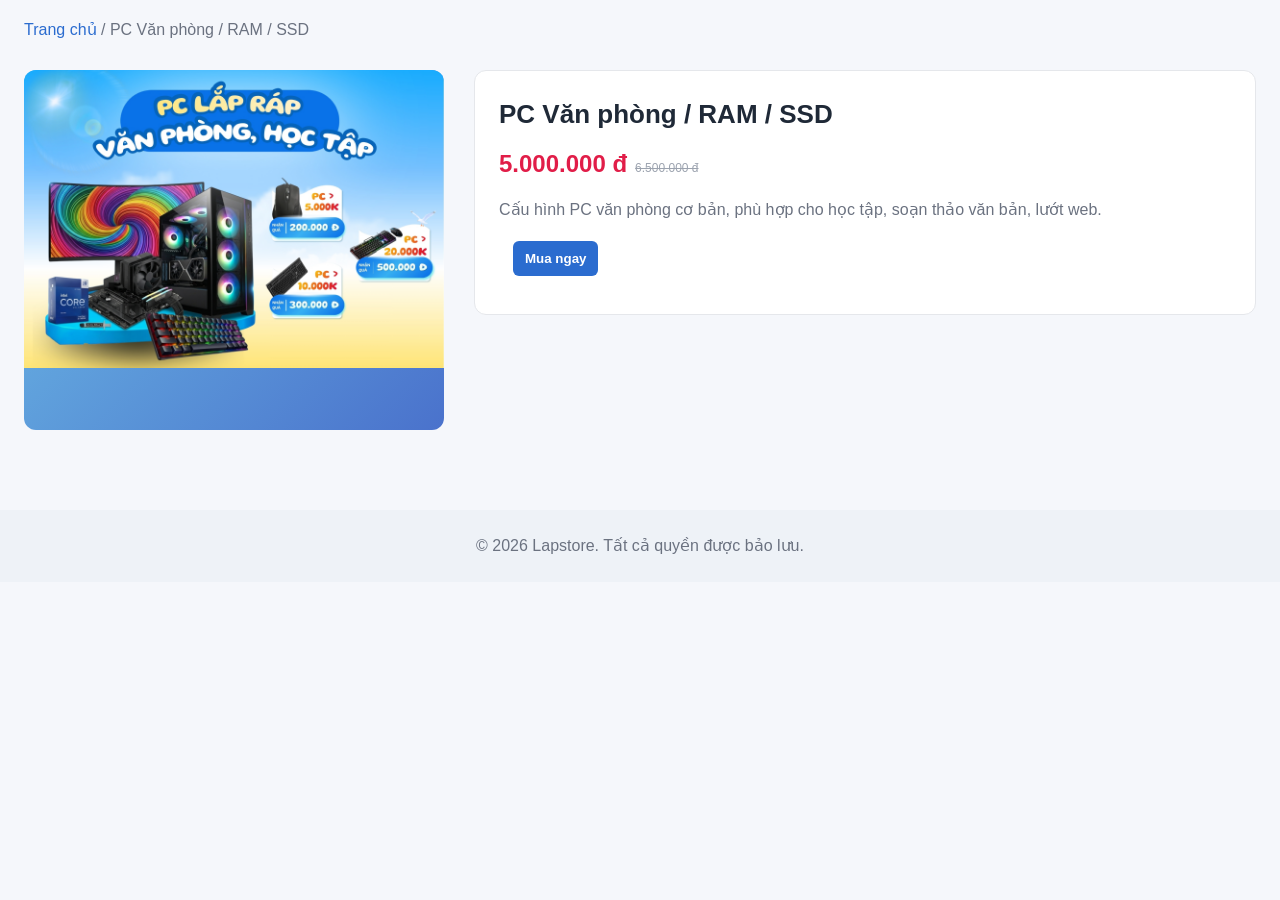
==== public/product.html @ 53a371c7 "rebuild" ====
<!DOCTYPE html>
<html lang="vi">
  <head>
    <meta charset="UTF-8" />
    <meta name="viewport" content="width=device-width, initial-scale=1.0" />
    <title>Chi tiết sản phẩm</title>
    <link rel="stylesheet" href="assets/css/style.css" />
  </head>
  <body>
    <div id="site-header"></div>

    <main>
      <div class="breadcrumb">
        <a href="index.html">Trang chủ</a> / <span id="breadcrumb-name">Sản phẩm</span>
      </div>
      <section id="product-detail" class="product-detail-section"></section>
    </main>

    <footer class="footer">
      <p>© 2026 Lapstore. Tất cả quyền được bảo lưu.</p>
    </footer>

    <script src="assets/js/app.js"></script>
  </body>
</html>
---- public/assets/css/style.css ----
:root {
  --primary: #2b6ccf;
  --primary-dark: #0d4bc3;
  --accent: #ffd200;
  --text: #1f2937;
  --muted: #6b7280;
  --bg: #f5f7fb;
  --card: #ffffff;
}

* {
  box-sizing: border-box;
  margin: 0;
  padding: 0;
}

body {
  font-family: Arial, Helvetica, sans-serif;
  background: var(--bg);
  color: var(--text);
  line-height: 1.5;
}

a {
  color: inherit;
  text-decoration: none;
}

img {
  display: block;
  width: 100%;
  height: auto;
}

.navbar {
  background: #04539a;
  display: flex;
  align-items: center;
  justify-content: space-between;
  gap: 16px;
  padding: 12px 24px;
  flex-wrap: wrap;
}

.secondary-nav {
  background: #003f78;
}

.category-toggle {
  border: 0;
  border-radius: 8px;
  background: var(--accent);
  color: #111827;
  padding: 0 20px;
  height: 48px;
  font-weight: 700;
  cursor: pointer;
}

.menu-icon {
  display: inline-flex;
  font-size: 16px;
  margin-right: 6px;
}

.navbar-links {
  display: flex;
  flex-wrap: wrap;
  gap: 16px;
}

.navbar-links a {
  color: #fff;
  font-size: 14px;
  font-weight: 600;
}

.navbar-links a:hover {
  color: var(--accent);
}

main {
  max-width: 1280px;
  margin: 0 auto;
  padding: 0 24px 48px;
}

.banner-section {
  display: grid;
  grid-template-columns: 1fr 1fr;
  gap: 16px;
  padding: 20px 0 10px;
}

.banner img {
  border-radius: 12px;
  box-shadow: 0 10px 24px rgba(0, 0, 0, 0.12);
}

.segment-section {
  padding: 12px 0 24px;
}

.segment-banners {
  display: grid;
  grid-template-columns: repeat(3, minmax(0, 1fr));
  gap: 18px;
}

.segment-banner-link img {
  border-radius: 10px;
  transition: transform 0.2s ease;
}

.segment-banner-link:hover img {
  transform: scale(1.03);
}

.product-section {
  padding: 20px 0 8px;
}

.section-header {
  display: flex;
  align-items: center;
  justify-content: space-between;
  gap: 12px;
  margin-bottom: 16px;
}

.section-header h2 {
  font-size: 22px;
  color: #111827;
}

.section-header a {
  color: var(--primary);
  font-size: 14px;
  font-weight: 600;
}

.product-grid {
  display: grid;
  grid-template-columns: repeat(4, minmax(0, 1fr));
  gap: 20px;
}

.product-card {
  background: var(--card);
  border: 1px solid #e5e7eb;
  border-radius: 10px;
  overflow: hidden;
  display: flex;
  flex-direction: column;
}

.product-card-link {
  display: block;
}

.product-img {
  background: linear-gradient(135deg, #6fc3e8, #4a72cc);
  height: 180px;
}

.product-info {
  padding: 14px;
}

.product-info h3 {
  font-size: 15px;
  min-height: 44px;
  margin-bottom: 8px;
}

.product-price {
  font-size: 16px;
  font-weight: 700;
  color: #e11d48;
}

.product-price-old {
  display: inline-block;
  margin-left: 8px;
  color: #9ca3af;
  text-decoration: line-through;
  font-weight: 400;
  font-size: 12px;
}

.buy-btn {
  margin: 0 14px 14px;
  border: 0;
  border-radius: 6px;
  background: var(--primary);
  color: #fff;
  padding: 10px 12px;
  cursor: pointer;
  font-weight: 600;
}

.buy-btn:hover {
  background: var(--primary-dark);
}

.breadcrumb {
  padding: 18px 0 8px;
  color: var(--muted);
}

.breadcrumb a {
  color: var(--primary);
}

.product-detail-section {
  display: flex;
  gap: 30px;
  padding: 20px 0 32px;
  align-items: flex-start;
}

.product-detail-image {
  flex: 0 0 420px;
  height: 360px;
  border-radius: 12px;
  background: linear-gradient(135deg, #6fc3e8, #4a72cc);
  overflow: hidden;
}

.product-detail-info {
  flex: 1;
  background: var(--card);
  border: 1px solid #e5e7eb;
  border-radius: 12px;
  padding: 24px;
}

.product-detail-info h1 {
  font-size: 26px;
  margin-bottom: 12px;
}

.product-detail-info .price {
  font-size: 24px;
  color: #e11d48;
  font-weight: 700;
  margin-bottom: 14px;
}

.product-detail-info p {
  color: var(--muted);
  margin-bottom: 18px;
  line-height: 1.7;
}

.footer {
  text-align: center;
  padding: 24px;
  color: var(--muted);
  background: #eef2f7;
}

@media (max-width: 1024px) {
  .product-grid {
    grid-template-columns: repeat(2, minmax(0, 1fr));
  }

  .segment-banners {
    grid-template-columns: 1fr 1fr;
  }
}

@media (max-width: 768px) {
  .navbar,
  main {
    padding-left: 16px;
    padding-right: 16px;
  }

  .banner-section,
  .segment-banners,
  .product-detail-section {
    grid-template-columns: 1fr;
    display: flex;
    flex-direction: column;
  }

  .product-detail-image {
    flex-basis: auto;
    width: 100%;
    height: 260px;
  }
}
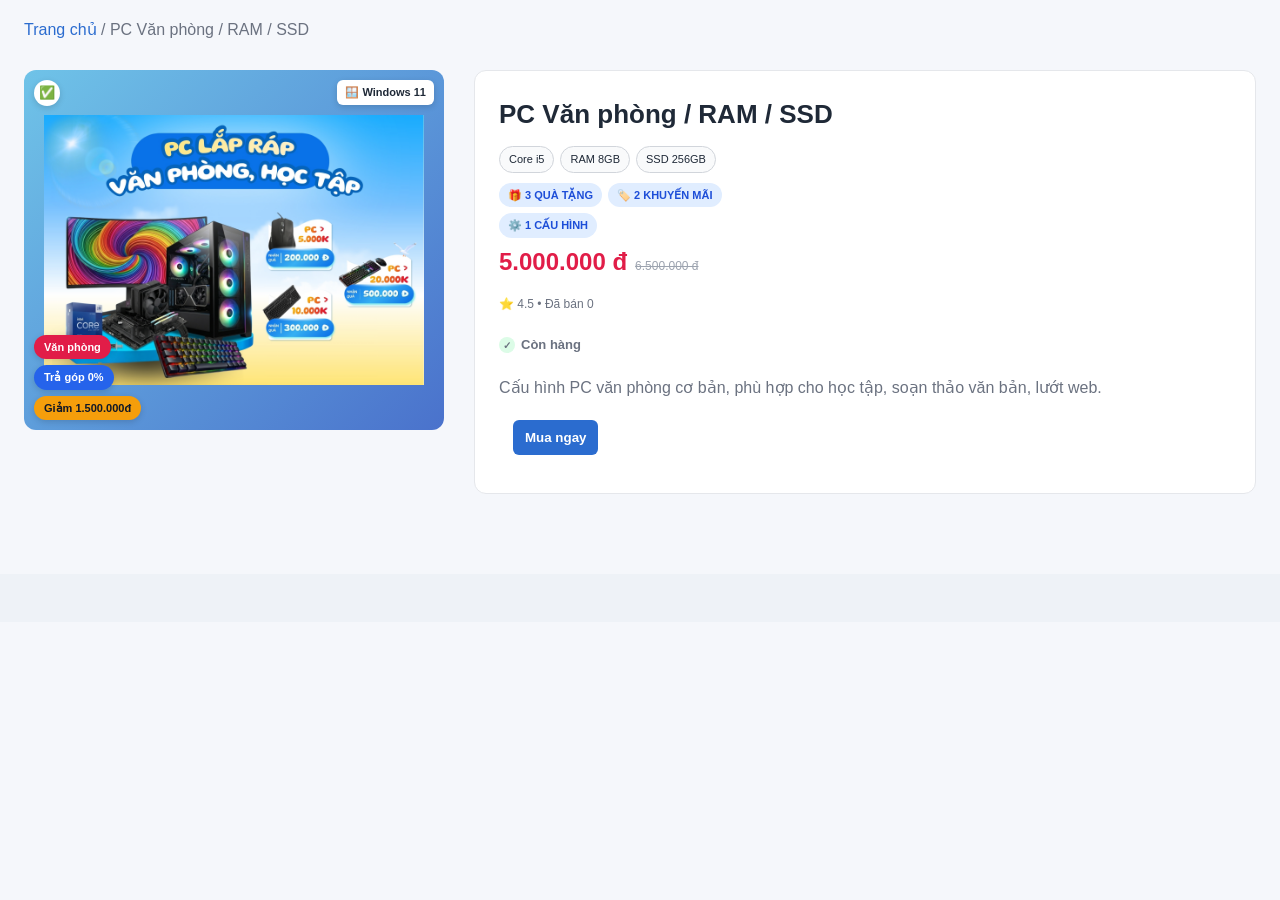
==== commit 67cbac06: "fix product detail" ====
--- a/public/product.html
+++ b/public/product.html
@@ -17,7 +17,7 @@
     </main>
 
     <footer class="footer">
-      <p>© 2026 Lapstore. Tất cả quyền được bảo lưu.</p>
+      <p> </p>
     </footer>
 
     <script src="assets/js/app.js"></script>
--- a/public/assets/css/style.css
+++ b/public/assets/css/style.css
@@ -116,6 +116,214 @@
   transform: scale(1.03);
 }
 
+/* ===== KHUNG PHÂN KHÚC (segment-frame) ===== */
+.segment-frame {
+  border: 3px solid #0d4bc3;
+  border-radius: 18px;
+  overflow: hidden;
+  background: #fffdf2;
+  margin: 24px 0 40px;
+  box-shadow: 0 14px 30px rgba(13, 75, 195, 0.14);
+}
+
+.segment-banner-frame {
+  height: 220px;
+  background: linear-gradient(135deg, var(--primary) 0%, var(--primary-dark) 100%);
+}
+
+.segment-banner-frame img {
+  width: 100%;
+  height: 100%;
+  object-fit: cover;
+}
+
+.segment-divider {
+  height: 5px;
+  background: linear-gradient(90deg, #e11d48 0%, #fda4af 50%, #e11d48 100%);
+}
+
+.segment-body {
+  padding: 18px 20px 28px;
+}
+
+.segment-header {
+  display: flex;
+  align-items: center;
+  justify-content: space-between;
+  gap: 12px;
+  margin-bottom: 14px;
+}
+
+.segment-header h2 {
+  font-size: 18px;
+  color: #111827;
+}
+
+.segment-header a {
+  color: var(--primary);
+  font-size: 14px;
+  font-weight: 600;
+}
+
+.brand-tabs {
+  display: flex;
+  flex-wrap: wrap;
+  gap: 10px;
+  margin-bottom: 14px;
+}
+
+.brand-tab {
+  border: 1px solid #e11d48;
+  background: #fff;
+  color: #e11d48;
+  font-weight: 700;
+  font-size: 13px;
+  padding: 8px 18px;
+  border-radius: 999px;
+  cursor: pointer;
+}
+
+.brand-tab.active {
+  background: #e11d48;
+  color: #fff;
+}
+
+.sort-row {
+  display: flex;
+  align-items: center;
+  flex-wrap: wrap;
+  gap: 10px;
+  margin-bottom: 18px;
+}
+
+.sort-label {
+  font-size: 13px;
+  color: var(--muted);
+  font-weight: 600;
+}
+
+.sort-btn {
+  border: 1px solid #d1d5db;
+  background: #fff;
+  color: var(--text);
+  font-size: 13px;
+  font-weight: 600;
+  padding: 7px 14px;
+  border-radius: 999px;
+  cursor: pointer;
+}
+
+.sort-btn:hover {
+  border-color: var(--primary);
+  color: var(--primary);
+}
+
+.segment-view-all {
+  display: flex;
+  justify-content: center;
+  margin-top: 20px;
+}
+
+.view-all-btn {
+  display: inline-block;
+  border: 1px solid #e11d48;
+  color: #e11d48;
+  font-weight: 700;
+  font-size: 13px;
+  padding: 10px 24px;
+  border-radius: 999px;
+}
+
+.view-all-btn:hover {
+  background: #e11d48;
+  color: #fff;
+}
+/* ===== HẾT KHUNG PHÂN KHÚC ===== */
+
+/* ===== HÀNG LOGO HÃNG ===== */
+.brand-logo-tabs {
+  display: flex;
+  flex-wrap: wrap;
+  gap: 10px;
+  margin-bottom: 14px;
+}
+
+.brand-logo-tab {
+  display: inline-flex;
+  align-items: center;
+  justify-content: center;
+  border: 1px solid #d1d5db;
+  background: #fff;
+  padding: 10px 22px;
+  border-radius: 8px;
+  cursor: pointer;
+  height: 48px;
+}
+
+.brand-logo-tab img {
+  height: 22px;
+  width: auto;
+  object-fit: contain;
+}
+
+.brand-logo-tab:hover {
+  border-color: var(--primary);
+}
+
+/* ===== BADGE AI / BẢO HÀNH ===== */
+.ai-badge {
+  position: absolute;
+  top: 10px;
+  right: 10px;
+  width: 26px;
+  height: 26px;
+  border-radius: 50%;
+  background: #1d4ed8;
+  color: #fff;
+  font-size: 11px;
+  font-weight: 700;
+  display: inline-flex;
+  align-items: center;
+  justify-content: center;
+  box-shadow: 0 2px 6px rgba(0, 0, 0, 0.15);
+}
+
+.warranty-badge {
+  position: absolute;
+  top: 10px;
+  right: 10px;
+  background: linear-gradient(135deg, #d97706, #92400e);
+  color: #fff;
+  font-size: 10px;
+  font-weight: 700;
+  text-align: center;
+  line-height: 1.3;
+  padding: 6px 10px;
+  border-radius: 6px;
+  box-shadow: 0 2px 6px rgba(0, 0, 0, 0.2);
+}
+
+/* ===== CHIP QUÀ TẶNG / KHUYẾN MÃI / CẤU HÌNH ===== */
+.benefit-chips {
+  display: flex;
+  flex-wrap: wrap;
+  gap: 6px;
+  margin-bottom: 6px;
+}
+
+.benefit-chip {
+  display: inline-flex;
+  align-items: center;
+  gap: 4px;
+  background: #e0edff;
+  color: #1d4ed8;
+  font-size: 11px;
+  font-weight: 700;
+  padding: 4px 9px;
+  border-radius: 999px;
+}
+/* ===== HẾT PHẦN MỚI ===== */
+
 .product-section {
   padding: 20px 0 8px;
 }
@@ -159,8 +367,77 @@
 }
 
 .product-img {
+  position: relative;
   background: linear-gradient(135deg, #6fc3e8, #4a72cc);
   height: 180px;
+  padding: 16px;
+}
+
+.product-img img {
+  width: 100%;
+  height: 100%;
+  object-fit: contain;
+}
+
+.cert-icon {
+  position: absolute;
+  top: 10px;
+  left: 10px;
+  width: 26px;
+  height: 26px;
+  border-radius: 50%;
+  background: #fff;
+  display: inline-flex;
+  align-items: center;
+  justify-content: center;
+  font-size: 13px;
+  box-shadow: 0 2px 6px rgba(0, 0, 0, 0.15);
+}
+
+.os-badge {
+  position: absolute;
+  top: 10px;
+  right: 10px;
+  background: #fff;
+  color: #1f2937;
+  font-size: 11px;
+  font-weight: 600;
+  padding: 4px 8px;
+  border-radius: 6px;
+  box-shadow: 0 2px 6px rgba(0, 0, 0, 0.15);
+}
+
+.promo-badges {
+  position: absolute;
+  left: 10px;
+  bottom: 10px;
+  display: flex;
+  flex-direction: column;
+  align-items: flex-start;
+  gap: 6px;
+}
+
+.promo-badge {
+  display: inline-block;
+  padding: 4px 10px;
+  border-radius: 999px;
+  font-size: 11px;
+  font-weight: 700;
+  color: #fff;
+  box-shadow: 0 2px 6px rgba(0, 0, 0, 0.15);
+}
+
+.promo-badge-red {
+  background: #e11d48;
+}
+
+.promo-badge-blue {
+  background: #2563eb;
+}
+
+.promo-badge-yellow {
+  background: #f59e0b;
+  color: #111827;
 }
 
 .product-info {
@@ -171,6 +448,50 @@
   font-size: 15px;
   min-height: 44px;
   margin-bottom: 8px;
+}
+
+.stock-status {
+  display: inline-flex;
+  align-items: center;
+  gap: 6px;
+  color: #16a34a;
+  font-size: 13px;
+  font-weight: 600;
+  margin-bottom: 8px;
+}
+
+.stock-dot {
+  display: inline-flex;
+  width: 16px;
+  height: 16px;
+  border-radius: 50%;
+  background: #dcfce7;
+  align-items: center;
+  justify-content: center;
+  font-size: 10px;
+}
+
+.spec-chips {
+  display: flex;
+  flex-wrap: wrap;
+  gap: 6px;
+  margin-bottom: 10px;
+}
+
+.spec-chip {
+  display: inline-block;
+  padding: 4px 9px;
+  border-radius: 999px;
+  border: 1px solid #d1d5db;
+  font-size: 11px;
+  color: var(--text);
+  background: #f9fafb;
+}
+
+.rating-row {
+  margin-top: 6px;
+  font-size: 12px;
+  color: var(--muted);
 }
 
 .product-price {
@@ -220,11 +541,19 @@
 }
 
 .product-detail-image {
+  position: relative;
   flex: 0 0 420px;
   height: 360px;
   border-radius: 12px;
   background: linear-gradient(135deg, #6fc3e8, #4a72cc);
   overflow: hidden;
+  padding: 20px;
+}
+
+.product-detail-image img {
+  width: 100%;
+  height: 100%;
+  object-fit: contain;
 }
 
 .product-detail-info {
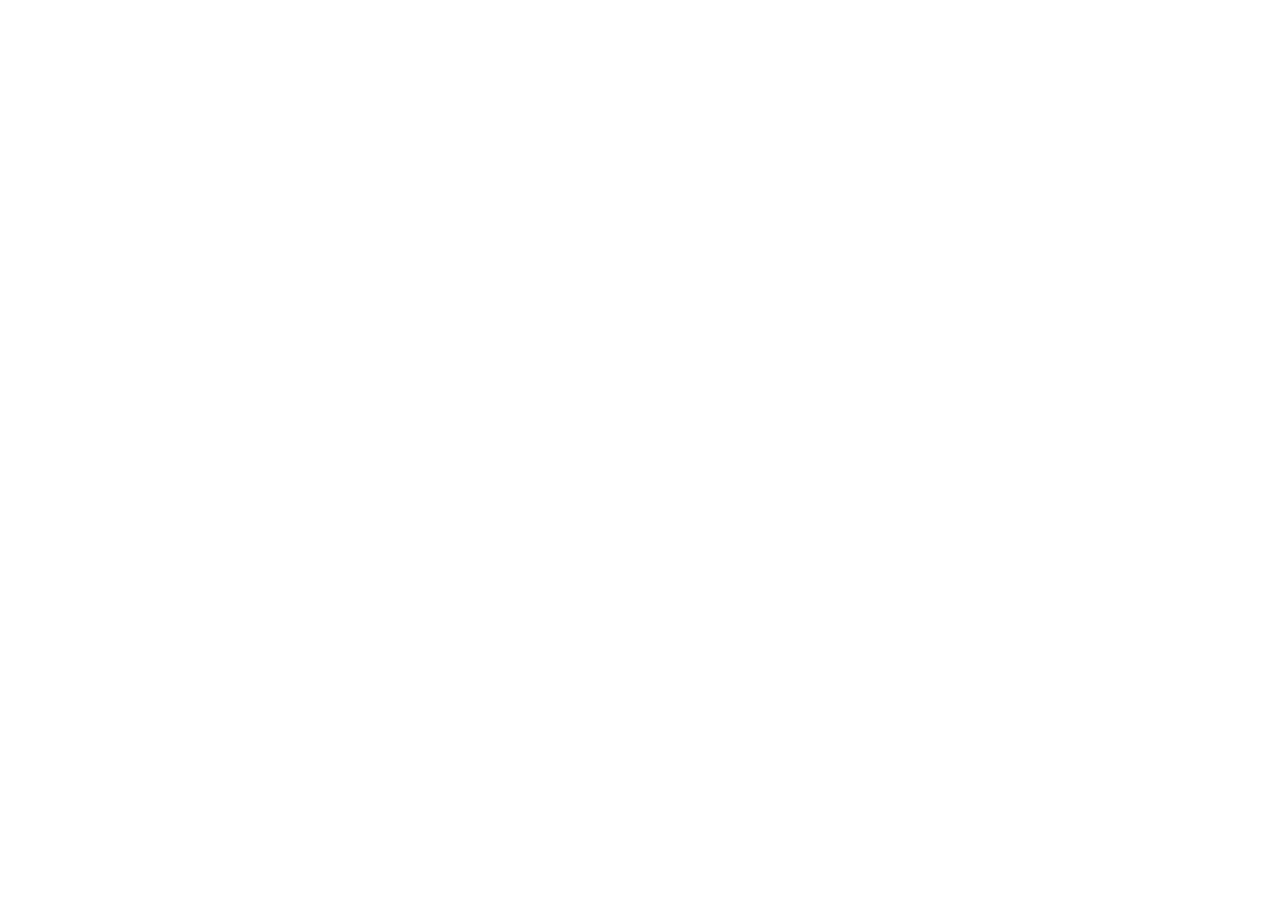
==== commit c3fbb6ec: "fix UI" ====
--- a/public/product.html
+++ b/public/product.html
@@ -1,4 +1,4 @@
-<!DOCTYPE html>
+<!-- <!DOCTYPE html>
 <html lang="vi">
   <head>
     <meta charset="UTF-8" />
@@ -22,4 +22,4 @@
 
     <script src="assets/js/app.js"></script>
   </body>
-</html>
+</html> -->
--- a/public/assets/css/style.css
+++ b/public/assets/css/style.css
@@ -524,6 +524,60 @@
   background: var(--primary-dark);
 }
 
+/* ===== BẢNG THÔNG SỐ CHI TIẾT (trang product-detail) ===== */
+.spec-table {
+  width: 100%;
+  border-collapse: collapse;
+  margin: 16px 0;
+}
+
+.spec-table tr {
+  border-bottom: 1px solid #e5e7eb;
+}
+
+.spec-table tr:last-child {
+  border-bottom: 0;
+}
+
+.spec-table th,
+.spec-table td {
+  text-align: left;
+  padding: 10px 8px;
+  font-size: 14px;
+}
+
+.spec-table th {
+  width: 160px;
+  color: var(--muted);
+  font-weight: 600;
+}
+
+.spec-table td {
+  color: var(--text);
+  font-weight: 600;
+}
+
+.detail-actions {
+  display: flex;
+  align-items: center;
+  gap: 16px;
+  margin-top: 8px;
+}
+
+.detail-actions .buy-btn {
+  margin: 0;
+}
+
+.source-link {
+  color: var(--primary);
+  font-weight: 600;
+  font-size: 14px;
+}
+
+.source-link:hover {
+  text-decoration: underline;
+}
+
 .breadcrumb {
   padding: 18px 0 8px;
   color: var(--muted);
